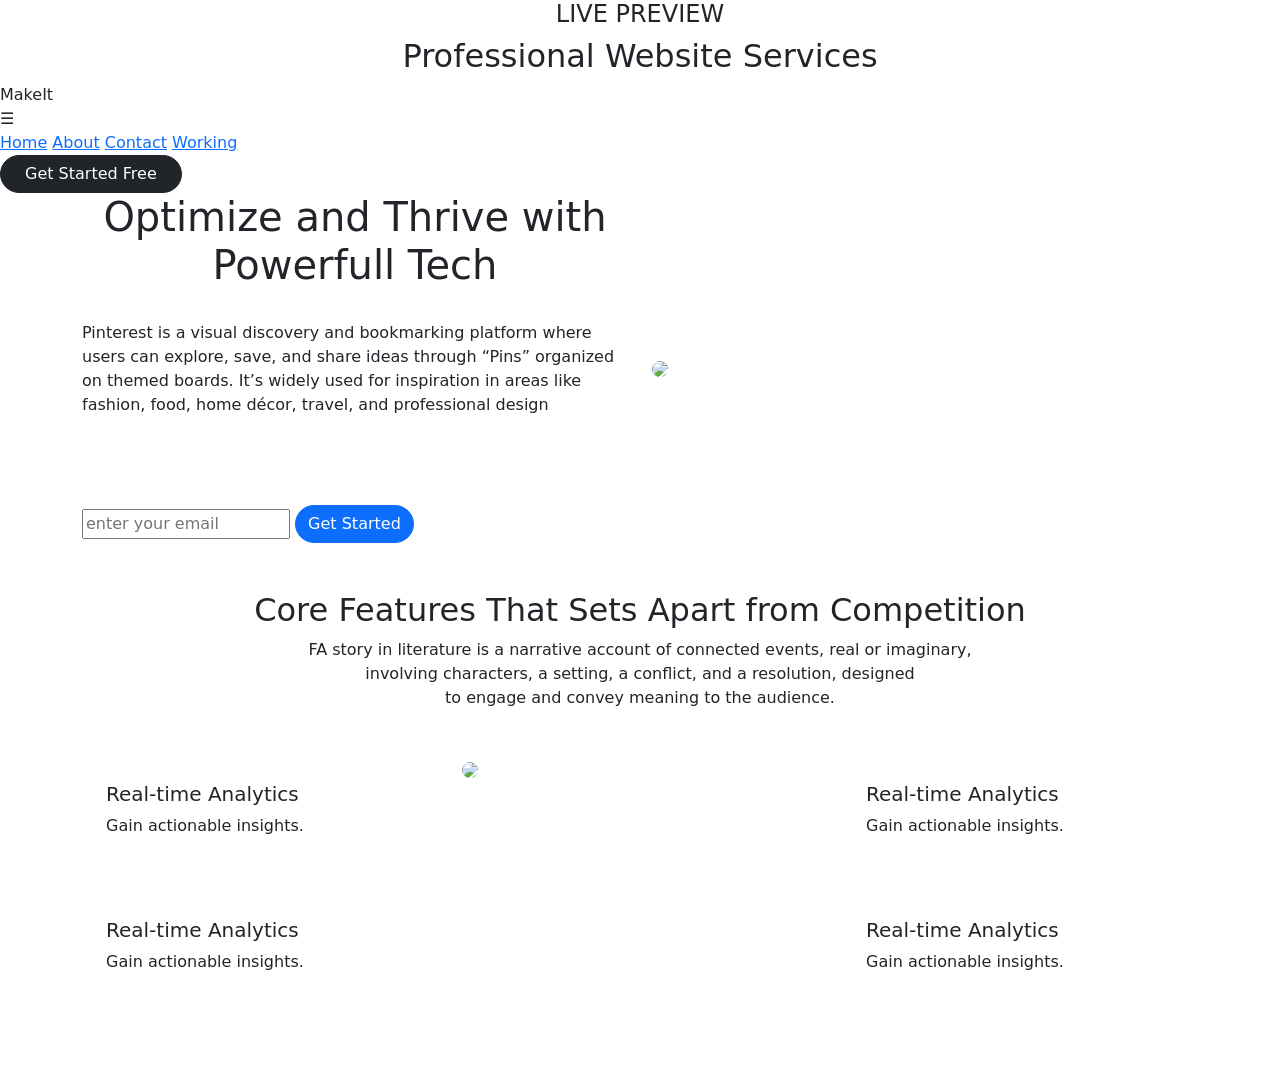
==== preview.html @ 1f11ca1a "Add files via upload" ====
<!DOCTYPE html>
<html lang="en">
<head>
  <meta charset="UTF-8">
   <meta name="viewport" content="width=device-width, initial-scale=1.0">
<link href="https://cdn.jsdelivr.net/npm/bootstrap@5.3.2/dist/css/bootstrap.min.css" rel="stylesheet">
<link rel="stylesheet" href="CSS/style3.css">

</head>

<body>
<section>
  <center><h4>LIVE PREVIEW</h4></center>
 <center><h2>Professional Website Services</h2></center>
</section>
<!--navbar-->
<main>

    <div class="ok">
        MakeIt
    </div>

    <div class="menu-toggle">
        ☰
    </div>

    <nav class="menu" id="menu">

        <a href="home.html">Home</a>
        <a href="about.html">About</a>
        <a href="contact.html">Contact</a>
        <a href="working.html">Working</a>

    </nav>

    <div>
        <a href="signup.html"
           class="btn btn-dark rounded-pill px-4">
            Get Started Free
        </a>
    </div>

</main>


<!--end of navbar-->

<!--Hero section-->
<div class="container custom-nav">
  <div class="row align-items-center">

    <div class="col-12 col-lg-6">
        <center><h1>Optimize and Thrive with Powerfull Tech</h1></center>
<br>
<p>Pinterest is a visual discovery and bookmarking platform where users can explore, save, and share ideas through “Pins” organized on themed boards. It’s widely used for inspiration in areas like fashion, food, home décor, travel, and professional design</p>

<br><br><br>
<input type="email" class="inp" placeholder="enter your email">

<a href="#" class="btn btn-primary rounded-pill ">
    Get Started
</a>
    </div>

    <div class="col-12 col-lg-6">
        <img src="Images/girl.jpg"
     class="img-fluid rounded-4">
    </div>

</div>
</div>
<!--Ending of hero section-->


<!--Felxbox items -->
<div class="container py-5 flex-nav">

    <div class="text-center mb-5">
        <h2>Core Features That Sets Apart from Competition</h2>
        <center><p>FA story in literature is a narrative account of connected events, real or imaginary,<br> involving characters, a setting, a conflict, and a resolution, designed <br>to engage and convey meaning to the audience.</p></center>
    </div>

    <div class="row">

        <!-- Left Features -->
        <div class="col-12 col-md-6 col-lg-4">
           <div class="card border-0 p-4 mb-3">

    <i class="bi bi-bar-chart"></i>

    <h5>Real-time Analytics</h5>

    <p>
      Gain actionable insights.
    </p>

</div>
<div class="card border-0 p-4 mb-3">

    <i class="bi bi-bar-chart"></i>

    <h5>Real-time Analytics</h5>

    <p>
      Gain actionable insights.
    </p>

</div>
        </div>

        <!-- Center Image -->
        <div class="col-12 col-md-6 col-lg-4">
            <img src="Images/girl.jpg"
     class="img-fluid rounded-4">
        </div>

        <!-- Right Features -->
        <div class="col-12 col-md-6 col-lg-4">
          <div class="card border-0 p-4 mb-3">

    <i class="bi bi-bar-chart"></i>

    <h5>Real-time Analytics</h5>

    <p>
      Gain actionable insights.
    </p>

</div>
<div class="card border-0 p-4 mb-3">

    <i class="bi bi-bar-chart"></i>

    <h5>Real-time Analytics</h5>

    <p>
      Gain actionable insights.
    </p>

</div>
        </div>

    </div>

</div>
<!--ending of flexbox-->
<script>

const toggle = document.querySelector(".menu-toggle");
const menu = document.querySelector("#menu");

toggle.addEventListener("click", () => {
    menu.classList.toggle("active");
});

</script>
<script src="https://cdn.jsdelivr.net/npm/bootstrap@5.3.2/dist/js/bootstrap.bundle.min.js"></script>
</body>
</html>
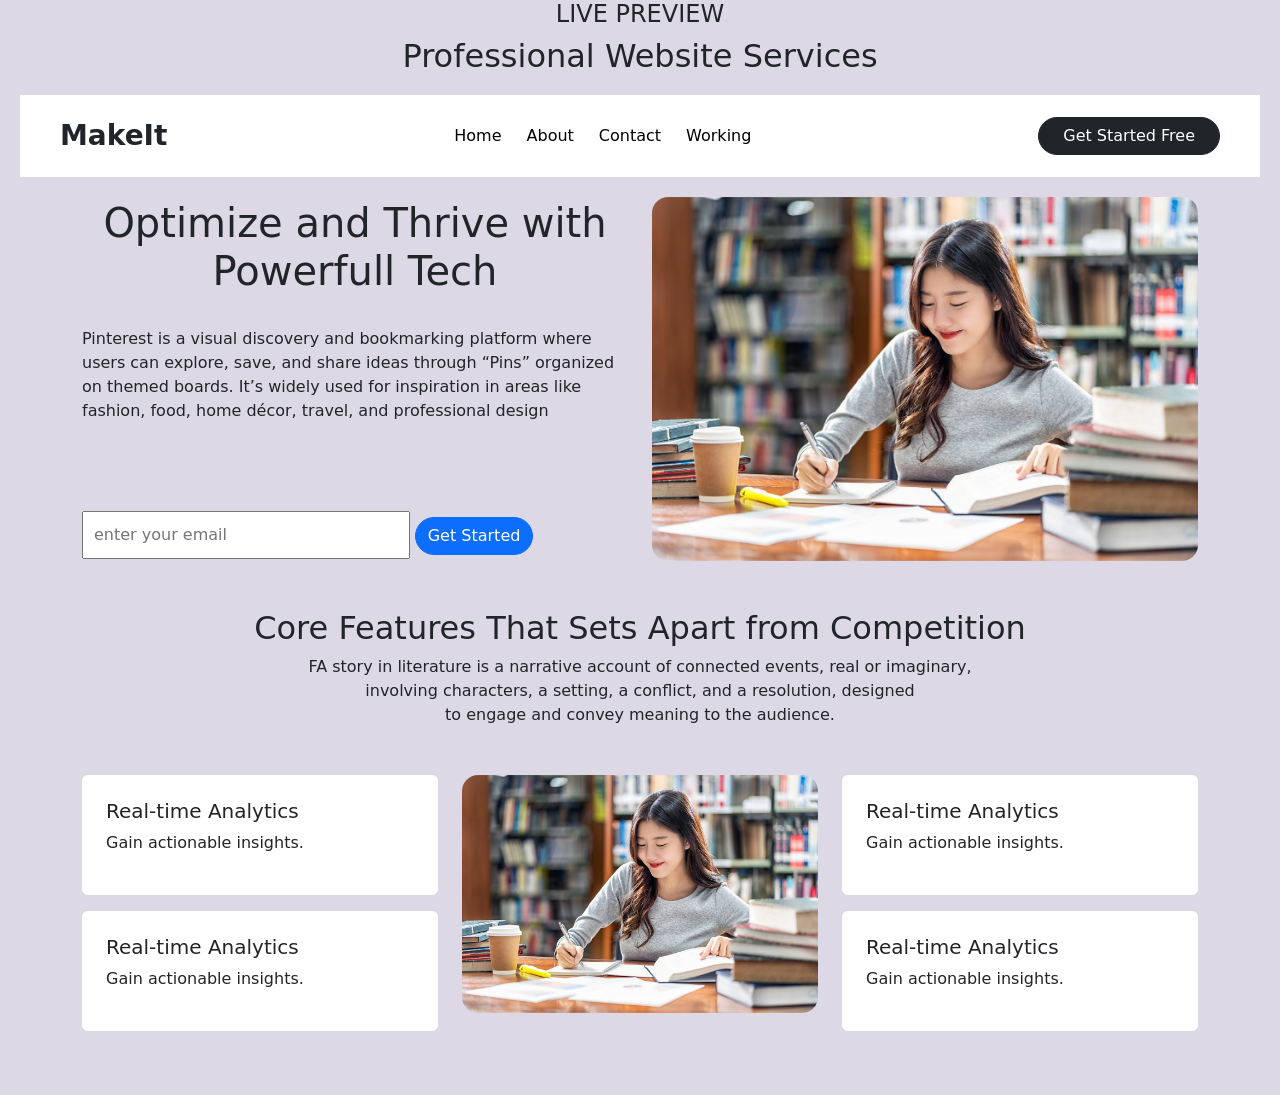
==== commit 06e0cba2: "Update preview.html" ====
--- a/preview.html
+++ b/preview.html
@@ -4,7 +4,7 @@
   <meta charset="UTF-8">
    <meta name="viewport" content="width=device-width, initial-scale=1.0">
 <link href="https://cdn.jsdelivr.net/npm/bootstrap@5.3.2/dist/css/bootstrap.min.css" rel="stylesheet">
-<link rel="stylesheet" href="CSS/style3.css">
+<link rel="stylesheet" href="style3.css">
 
 </head>
 
@@ -63,7 +63,7 @@
     </div>
 
     <div class="col-12 col-lg-6">
-        <img src="Images/girl.jpg"
+        <img src="girl.jpg"
      class="img-fluid rounded-4">
     </div>
 
@@ -110,7 +110,7 @@
 
         <!-- Center Image -->
         <div class="col-12 col-md-6 col-lg-4">
-            <img src="Images/girl.jpg"
+            <img src="girl.jpg"
      class="img-fluid rounded-4">
         </div>
 
@@ -156,4 +156,4 @@
 </script>
 <script src="https://cdn.jsdelivr.net/npm/bootstrap@5.3.2/dist/js/bootstrap.bundle.min.js"></script>
 </body>
-</html>+</html>
--- a/style3.css
+++ b/style3.css
@@ -0,0 +1,113 @@
+*{
+    margin:0;
+    padding:0;
+    box-sizing:border-box;
+}
+
+body{
+    background:#ddd8e5;
+}
+
+/* NAVBAR */
+
+main{
+    display:flex;
+    justify-content:space-between;
+    align-items:center;
+    padding:20px 40px;
+    margin:20px;
+    background:white;
+    position:relative;
+}
+
+.ok{
+    font-size:28px;
+    font-weight:bold;
+}
+
+nav{
+    display:flex;
+    gap:25px;
+}
+
+nav a{
+    text-decoration:none;
+    color:black;
+}
+
+/* Hamburger */
+
+.menu-toggle{
+    display:none;
+    font-size:30px;
+    cursor:pointer;
+}
+
+/* HERO */
+
+.inp{
+    width:60%;
+    padding:10px;
+}
+
+img{
+    max-width:100%;
+    height:auto;
+}
+
+/* Tablet */
+
+@media (max-width:992px){
+
+    h1{
+        font-size:40px;
+    }
+
+    .inp{
+        width:100%;
+    }
+}
+
+/* Mobile */
+
+@media (max-width:768px){
+
+    main{
+        flex-wrap:wrap;
+        padding:20px;
+    }
+
+    .menu-toggle{
+        display:block;
+    }
+
+    nav{
+        display:none;
+        flex-direction:column;
+        width:100%;
+        text-align:center;
+        margin-top:15px;
+    }
+
+    nav.active{
+        display:flex;
+    }
+
+    .some{
+        width:100%;
+        order:3;
+    }
+
+    h1{
+        font-size:30px;
+    }
+
+    .inp{
+        width:100%;
+        margin-bottom:10px;
+    }
+
+    .btn{
+        width:100%;
+    }
+}
